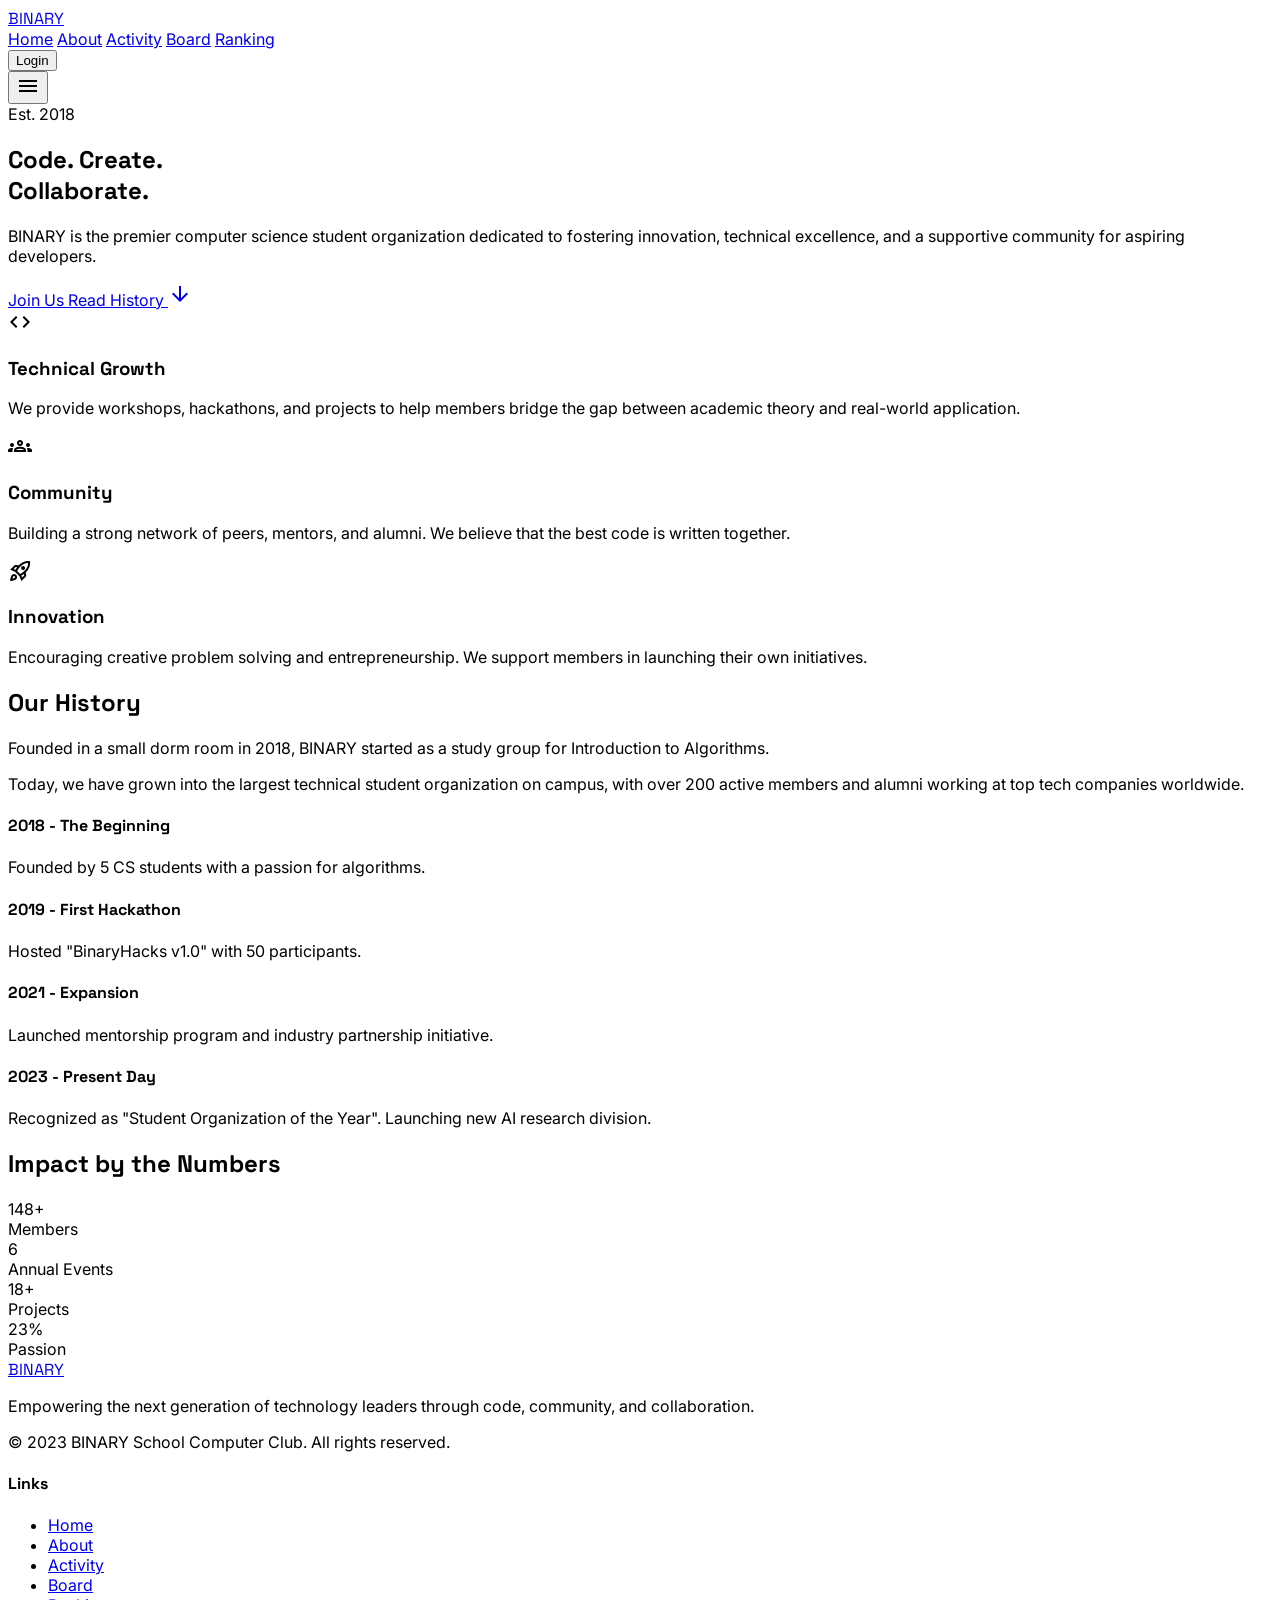
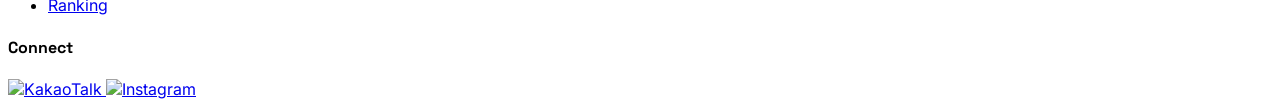
==== about/index.html @ fd329f9b "[Refactor] 코드 리팩토링" ====
<!DOCTYPE html>
<html class="light scroll-smooth" lang="ko">

<head>
  <meta charset="utf-8" />
  <meta content="width=device-width, initial-scale=1.0" name="viewport" />
  <title>BINARY - About Us</title>
  <link rel="stylesheet" href="/css/global.css" />
  <script src="https://cdn.tailwindcss.com?plugins=forms,container-queries"></script>
  <script src="/js/tailwind-config.js"></script>
  <script src="/js/components.js" defer></script>
</head>

<body class="bg-white text-text-main min-h-screen flex flex-col font-body">
  <app-header></app-header>
  <main class="flex-1 w-full max-w-[1280px] mx-auto px-6 py-12 flex flex-col gap-16">
    <section class="flex flex-col md:flex-row gap-12 items-center min-h-[400px]">
      <div class="flex-1 space-y-6">
        <div
          class="inline-flex items-center gap-2 px-3 py-1 rounded-full bg-green-50 text-green-700 text-xs font-bold uppercase tracking-wider border border-green-100">
          Est. 2018
        </div>
        <h1 class="text-5xl md:text-6xl font-bold tracking-tight leading-tight">
          Code. Create.<br />
          <span class="text-transparent bg-clip-text bg-gradient-to-r from-green-600 to-primary">Collaborate.</span>
        </h1>
        <p class="text-lg text-gray-600 max-w-lg leading-relaxed">
          BINARY is the premier computer science student organization dedicated to fostering innovation, technical
          excellence, and a supportive community for aspiring developers.
        </p>
        <div class="pt-4 flex gap-4">
          <a href="https://forms.gle/NoxWZDnFuhDkSnQw7" target="_blank"
            class="bg-black text-white px-8 py-3 rounded-lg font-bold hover:bg-gray-800 active:scale-95 transition-all inline-block text-center">
            Join Us
          </a>

          <a href="#history" class="flex items-center gap-2 px-6 py-3 rounded-lg text-black font-semibold
          hover:bg-gray-100 active:bg-gray-100 active:scale-95 transition-all">
            Read History
            <span class="material-symbols-outlined text-sm">arrow_downward</span>
          </a>

        </div>
      </div>
      <div class="flex-1 w-full h-[400px] rounded-2xl overflow-hidden bg-gray-100 relative">
        <div class="absolute inset-0 bg-cover bg-center"
          style="background-image: url('https://lh3.googleusercontent.com/aida-public/[base64]'); filter: grayscale(100%); opacity: 0.9;">
        </div>
        <div class="absolute inset-0 bg-gradient-to-tr from-green-500/20 to-transparent mix-blend-multiply"></div>
      </div>
    </section>
    <section class="grid grid-cols-1 md:grid-cols-3 gap-8 py-8 border-y border-gray-100">
      <div
        class="p-6 rounded-xl bg-gray-50 hover:bg-white hover:shadow-lg hover:shadow-green-100/50 transition-all duration-300 border border-transparent hover:border-green-100 group">
        <div
          class="w-12 h-12 bg-white rounded-lg flex items-center justify-center mb-4 shadow-sm border border-gray-100 group-hover:border-green-200 group-hover:bg-green-50 transition-colors">
          <span class="material-symbols-outlined text-green-600">code</span>
        </div>
        <h3 class="text-xl font-bold mb-2 font-display">Technical Growth</h3>
        <p class="text-gray-600 text-sm leading-relaxed">We provide workshops, hackathons, and projects to help members
          bridge the gap between academic theory and real-world application.</p>
      </div>
      <div
        class="p-6 rounded-xl bg-gray-50 hover:bg-white hover:shadow-lg hover:shadow-green-100/50 transition-all duration-300 border border-transparent hover:border-green-100 group">
        <div
          class="w-12 h-12 bg-white rounded-lg flex items-center justify-center mb-4 shadow-sm border border-gray-100 group-hover:border-green-200 group-hover:bg-green-50 transition-colors">
          <span class="material-symbols-outlined text-green-600">groups</span>
        </div>
        <h3 class="text-xl font-bold mb-2 font-display">Community</h3>
        <p class="text-gray-600 text-sm leading-relaxed">Building a strong network of peers, mentors, and alumni. We
          believe that the best code is written together.</p>
      </div>
      <div
        class="p-6 rounded-xl bg-gray-50 hover:bg-white hover:shadow-lg hover:shadow-green-100/50 transition-all duration-300 border border-transparent hover:border-green-100 group">
        <div
          class="w-12 h-12 bg-white rounded-lg flex items-center justify-center mb-4 shadow-sm border border-gray-100 group-hover:border-green-200 group-hover:bg-green-50 transition-colors">
          <span class="material-symbols-outlined text-green-600">rocket_launch</span>
        </div>
        <h3 class="text-xl font-bold mb-2 font-display">Innovation</h3>
        <p class="text-gray-600 text-sm leading-relaxed">Encouraging creative problem solving and entrepreneurship. We
          support members in launching their own initiatives.</p>
      </div>
    </section>
    <section id="history" class="scroll-mt-28 flex flex-col md:flex-row gap-16 py-8">
      <div class="w-full md:w-1/3">
        <h2 class="text-3xl font-bold mb-4">Our History</h2>
        <div class="h-1 w-20 bg-primary rounded-full mb-6"></div>
        <p class="text-gray-600 leading-relaxed mb-6">
          Founded in a small dorm room in 2018, BINARY started as a study group for Introduction to Algorithms.
        </p>
        <p class="text-gray-600 leading-relaxed">
          Today, we have grown into the largest technical student organization on campus, with over 200 active members
          and alumni working at top tech companies worldwide.
        </p>
      </div>
      <div class="w-full md:w-2/3 relative pl-8 border-l border-gray-200">
        <div class="space-y-10">
          <div class="relative group">
            <div
              class="absolute -left-[39px] top-1 w-5 h-5 rounded-full border-4 border-white bg-gray-300 group-hover:bg-primary transition-colors shadow-sm">
            </div>
            <h4 class="text-lg font-bold">2018 - The Beginning</h4>
            <p class="text-sm text-gray-500 mt-1">Founded by 5 CS students with a passion for algorithms.</p>
          </div>
          <div class="relative group">
            <div
              class="absolute -left-[39px] top-1 w-5 h-5 rounded-full border-4 border-white bg-gray-300 group-hover:bg-primary transition-colors shadow-sm">
            </div>
            <h4 class="text-lg font-bold">2019 - First Hackathon</h4>
            <p class="text-sm text-gray-500 mt-1">Hosted "BinaryHacks v1.0" with 50 participants.</p>
          </div>
          <div class="relative group">
            <div
              class="absolute -left-[39px] top-1 w-5 h-5 rounded-full border-4 border-white bg-gray-300 group-hover:bg-primary transition-colors shadow-sm">
            </div>
            <h4 class="text-lg font-bold">2021 - Expansion</h4>
            <p class="text-sm text-gray-500 mt-1">Launched mentorship program and industry partnership initiative.</p>
          </div>
          <div class="relative group">
            <div class="absolute -left-[39px] top-1 w-5 h-5 rounded-full border-4 border-white bg-black shadow-sm">
            </div>
            <h4 class="text-lg font-bold">2023 - Present Day</h4>
            <p class="text-sm text-gray-500 mt-1">Recognized as "Student Organization of the Year". Launching new AI
              research division.</p>
          </div>
        </div>
      </div>
    </section>
    <section class="bg-black text-white rounded-3xl p-12 md:p-16 text-center">
      <h2 class="text-3xl font-bold mb-12 font-display">Impact by the Numbers</h2>

      <div class="grid grid-cols-2 md:grid-cols-4 gap-8">

        <div>
          <div class="text-4xl md:text-5xl font-bold text-primary mb-2 count" data-target="250">250+</div>
          <div class="text-gray-400 text-sm uppercase tracking-widest font-medium">Members</div>
        </div>

        <div>
          <div class="text-4xl md:text-5xl font-bold text-primary mb-2 count" data-target="12">12</div>
          <div class="text-gray-400 text-sm uppercase tracking-widest font-medium">Annual Events</div>
        </div>

        <div>
          <div class="text-4xl md:text-5xl font-bold text-primary mb-2 count" data-target="50">50+</div>
          <div class="text-gray-400 text-sm uppercase tracking-widest font-medium">Projects</div>
        </div>

        <div>
          <div class="text-4xl md:text-5xl font-bold text-primary mb-2 count" data-target="100">100%</div>
          <div class="text-gray-400 text-sm uppercase tracking-widest font-medium">Passion</div>
        </div>

      </div>
    </section>
  </main>
  <app-footer></app-footer>
  <script src="/js/about.js"></script>
</body>

</html>
---- css/global.css ----
@import url('https://fonts.googleapis.com/css2?family=Space+Grotesk:wght@300;400;500;600;700&display=swap');
@import url('https://fonts.googleapis.com/css2?family=Inter:wght@300;400;500;600;700;900&display=swap');
@import url('https://fonts.googleapis.com/css2?family=Noto+Sans:wght@400;500;600;700&display=swap');
@import url('https://fonts.googleapis.com/css2?family=Lora:ital,wght@0,400;0,500;0,600;1,400&display=swap');
@import url('https://fonts.googleapis.com/css2?family=Material+Symbols+Outlined:wght,FILL@100..700,0..1&display=swap');

body {
    font-family: "Inter", "Noto Sans", sans-serif;
}

h1, h2, h3, h4, .font-display {
    font-family: "Space Grotesk", sans-serif;
}
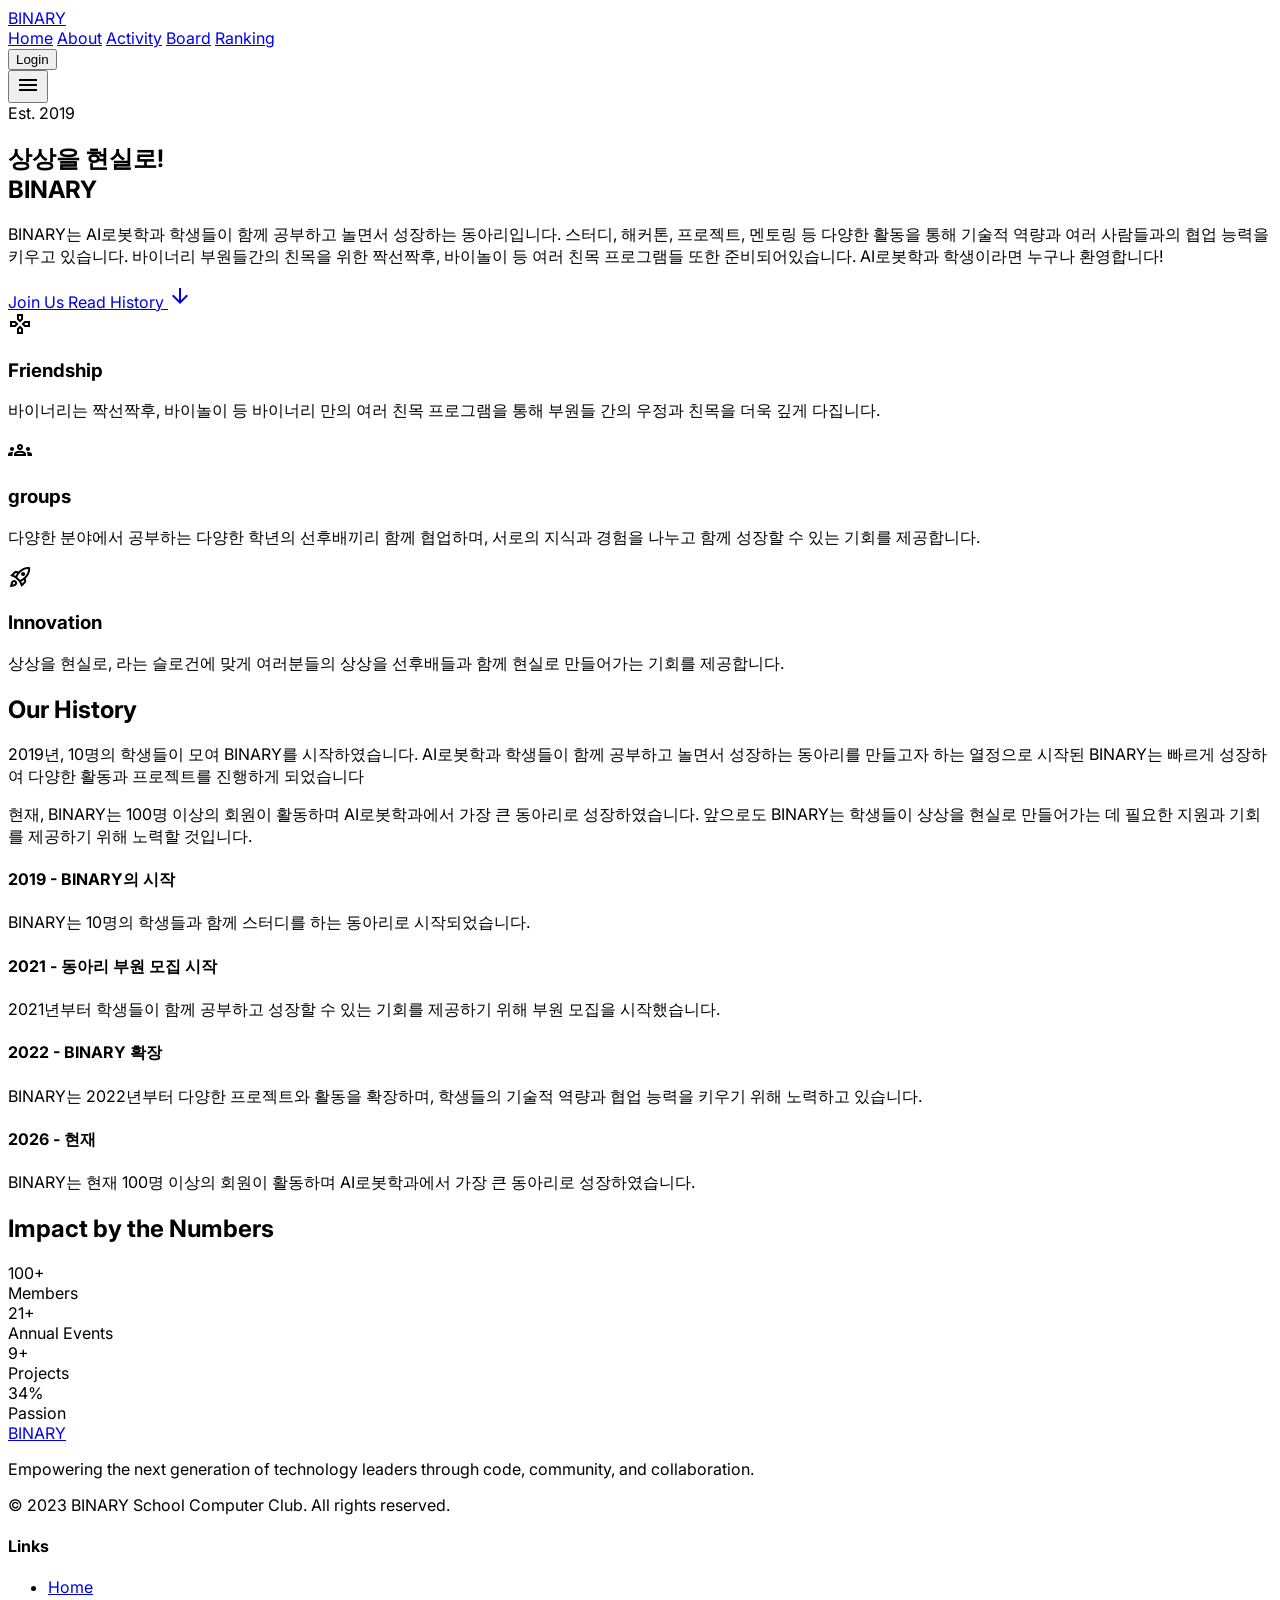
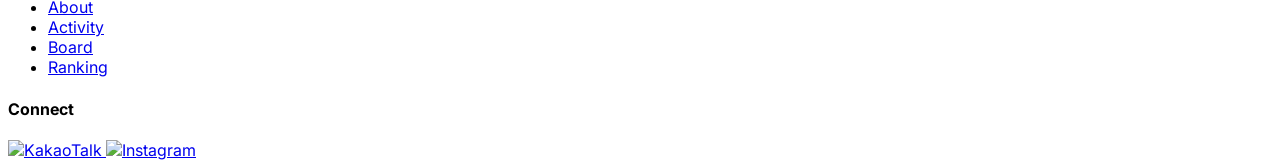
==== commit 55201de3: "수정버튼 활성화, 카테고리 색상 변경" ====
--- a/about/index.html
+++ b/about/index.html
@@ -18,15 +18,14 @@
       <div class="flex-1 space-y-6">
         <div
           class="inline-flex items-center gap-2 px-3 py-1 rounded-full bg-green-50 text-green-700 text-xs font-bold uppercase tracking-wider border border-green-100">
-          Est. 2018
+          Est. 2019
         </div>
         <h1 class="text-5xl md:text-6xl font-bold tracking-tight leading-tight">
-          Code. Create.<br />
-          <span class="text-transparent bg-clip-text bg-gradient-to-r from-green-600 to-primary">Collaborate.</span>
+          상상을 현실로! <br />
+          <span class="text-transparent bg-clip-text bg-gradient-to-r from-green-600 to-primary"> BINARY</span>
         </h1>
         <p class="text-lg text-gray-600 max-w-lg leading-relaxed">
-          BINARY is the premier computer science student organization dedicated to fostering innovation, technical
-          excellence, and a supportive community for aspiring developers.
+         BINARY는 AI로봇학과 학생들이 함께 공부하고 놀면서 성장하는 동아리입니다. 스터디, 해커톤, 프로젝트, 멘토링 등 다양한 활동을 통해 기술적 역량과 여러 사람들과의 협업 능력을 키우고 있습니다. 바이너리 부원들간의 친목을 위한 짝선짝후, 바이놀이 등 여러 친목 프로그램들 또한 준비되어있습니다. AI로봇학과 학생이라면 누구나 환영합니다!
         </p>
         <div class="pt-4 flex gap-4">
           <a href="https://forms.gle/NoxWZDnFuhDkSnQw7" target="_blank"
@@ -54,11 +53,10 @@
         class="p-6 rounded-xl bg-gray-50 hover:bg-white hover:shadow-lg hover:shadow-green-100/50 transition-all duration-300 border border-transparent hover:border-green-100 group">
         <div
           class="w-12 h-12 bg-white rounded-lg flex items-center justify-center mb-4 shadow-sm border border-gray-100 group-hover:border-green-200 group-hover:bg-green-50 transition-colors">
-          <span class="material-symbols-outlined text-green-600">code</span>
+          <span class="material-symbols-outlined text-green-600">games</span>
         </div>
-        <h3 class="text-xl font-bold mb-2 font-display">Technical Growth</h3>
-        <p class="text-gray-600 text-sm leading-relaxed">We provide workshops, hackathons, and projects to help members
-          bridge the gap between academic theory and real-world application.</p>
+        <h3 class="text-xl font-bold mb-2 font-display">Friendship</h3>
+        <p class="text-gray-600 text-sm leading-relaxed">바이너리는 짝선짝후, 바이놀이 등 바이너리 만의 여러 친목 프로그램을 통해 부원들 간의 우정과 친목을 더욱 깊게 다집니다.</p>
       </div>
       <div
         class="p-6 rounded-xl bg-gray-50 hover:bg-white hover:shadow-lg hover:shadow-green-100/50 transition-all duration-300 border border-transparent hover:border-green-100 group">
@@ -66,9 +64,8 @@
           class="w-12 h-12 bg-white rounded-lg flex items-center justify-center mb-4 shadow-sm border border-gray-100 group-hover:border-green-200 group-hover:bg-green-50 transition-colors">
           <span class="material-symbols-outlined text-green-600">groups</span>
         </div>
-        <h3 class="text-xl font-bold mb-2 font-display">Community</h3>
-        <p class="text-gray-600 text-sm leading-relaxed">Building a strong network of peers, mentors, and alumni. We
-          believe that the best code is written together.</p>
+        <h3 class="text-xl font-bold mb-2 font-display">groups</h3>
+        <p class="text-gray-600 text-sm leading-relaxed">다양한 분야에서 공부하는 다양한 학년의 선후배끼리 함께 협업하며, 서로의 지식과 경험을 나누고 함께 성장할 수 있는 기회를 제공합니다.</p>
       </div>
       <div
         class="p-6 rounded-xl bg-gray-50 hover:bg-white hover:shadow-lg hover:shadow-green-100/50 transition-all duration-300 border border-transparent hover:border-green-100 group">
@@ -77,8 +74,7 @@
           <span class="material-symbols-outlined text-green-600">rocket_launch</span>
         </div>
         <h3 class="text-xl font-bold mb-2 font-display">Innovation</h3>
-        <p class="text-gray-600 text-sm leading-relaxed">Encouraging creative problem solving and entrepreneurship. We
-          support members in launching their own initiatives.</p>
+        <p class="text-gray-600 text-sm leading-relaxed">상상을 현실로, 라는 슬로건에 맞게 여러분들의 상상을 선후배들과 함께 현실로 만들어가는 기회를 제공합니다.</p>
       </div>
     </section>
     <section id="history" class="scroll-mt-28 flex flex-col md:flex-row gap-16 py-8">
@@ -86,11 +82,10 @@
         <h2 class="text-3xl font-bold mb-4">Our History</h2>
         <div class="h-1 w-20 bg-primary rounded-full mb-6"></div>
         <p class="text-gray-600 leading-relaxed mb-6">
-          Founded in a small dorm room in 2018, BINARY started as a study group for Introduction to Algorithms.
+         2019년, 10명의 학생들이 모여 BINARY를 시작하였습니다. AI로봇학과 학생들이 함께 공부하고 놀면서 성장하는 동아리를 만들고자 하는 열정으로 시작된 BINARY는 빠르게 성장하여 다양한 활동과 프로젝트를 진행하게 되었습니다
         </p>
         <p class="text-gray-600 leading-relaxed">
-          Today, we have grown into the largest technical student organization on campus, with over 200 active members
-          and alumni working at top tech companies worldwide.
+           현재, BINARY는 100명 이상의 회원이 활동하며 AI로봇학과에서 가장 큰 동아리로 성장하였습니다. 앞으로도 BINARY는 학생들이 상상을 현실로 만들어가는 데 필요한 지원과 기회를 제공하기 위해 노력할 것입니다.
         </p>
       </div>
       <div class="w-full md:w-2/3 relative pl-8 border-l border-gray-200">
@@ -99,29 +94,28 @@
             <div
               class="absolute -left-[39px] top-1 w-5 h-5 rounded-full border-4 border-white bg-gray-300 group-hover:bg-primary transition-colors shadow-sm">
             </div>
-            <h4 class="text-lg font-bold">2018 - The Beginning</h4>
-            <p class="text-sm text-gray-500 mt-1">Founded by 5 CS students with a passion for algorithms.</p>
+            <h4 class="text-lg font-bold">2019 - BINARY의 시작</h4>
+            <p class="text-sm text-gray-500 mt-1">BINARY는 10명의 학생들과 함께 스터디를 하는 동아리로 시작되었습니다.</p>
           </div>
           <div class="relative group">
             <div
               class="absolute -left-[39px] top-1 w-5 h-5 rounded-full border-4 border-white bg-gray-300 group-hover:bg-primary transition-colors shadow-sm">
             </div>
-            <h4 class="text-lg font-bold">2019 - First Hackathon</h4>
-            <p class="text-sm text-gray-500 mt-1">Hosted "BinaryHacks v1.0" with 50 participants.</p>
+            <h4 class="text-lg font-bold">2021 - 동아리 부원 모집 시작</h4>
+            <p class="text-sm text-gray-500 mt-1">2021년부터 학생들이 함께 공부하고 성장할 수 있는 기회를 제공하기 위해 부원 모집을 시작했습니다.</p>
           </div>
           <div class="relative group">
             <div
               class="absolute -left-[39px] top-1 w-5 h-5 rounded-full border-4 border-white bg-gray-300 group-hover:bg-primary transition-colors shadow-sm">
             </div>
-            <h4 class="text-lg font-bold">2021 - Expansion</h4>
-            <p class="text-sm text-gray-500 mt-1">Launched mentorship program and industry partnership initiative.</p>
+            <h4 class="text-lg font-bold">2022 - BINARY 확장</h4>
+            <p class="text-sm text-gray-500 mt-1">BINARY는 2022년부터 다양한 프로젝트와 활동을 확장하며, 학생들의 기술적 역량과 협업 능력을 키우기 위해 노력하고 있습니다.</p>
           </div>
           <div class="relative group">
             <div class="absolute -left-[39px] top-1 w-5 h-5 rounded-full border-4 border-white bg-black shadow-sm">
             </div>
-            <h4 class="text-lg font-bold">2023 - Present Day</h4>
-            <p class="text-sm text-gray-500 mt-1">Recognized as "Student Organization of the Year". Launching new AI
-              research division.</p>
+            <h4 class="text-lg font-bold">2026 - 현재</h4>
+            <p class="text-sm text-gray-500 mt-1">BINARY는 현재 100명 이상의 회원이 활동하며 AI로봇학과에서 가장 큰 동아리로 성장하였습니다.</p>
           </div>
         </div>
       </div>
@@ -132,17 +126,17 @@
       <div class="grid grid-cols-2 md:grid-cols-4 gap-8">
 
         <div>
-          <div class="text-4xl md:text-5xl font-bold text-primary mb-2 count" data-target="250">250+</div>
+          <div class="text-4xl md:text-5xl font-bold text-primary mb-2 count" data-target="150">150+</div>
           <div class="text-gray-400 text-sm uppercase tracking-widest font-medium">Members</div>
         </div>
 
         <div>
-          <div class="text-4xl md:text-5xl font-bold text-primary mb-2 count" data-target="12">12</div>
+          <div class="text-4xl md:text-5xl font-bold text-primary mb-2 count" data-target="40">40+</div>
           <div class="text-gray-400 text-sm uppercase tracking-widest font-medium">Annual Events</div>
         </div>
 
         <div>
-          <div class="text-4xl md:text-5xl font-bold text-primary mb-2 count" data-target="50">50+</div>
+          <div class="text-4xl md:text-5xl font-bold text-primary mb-2 count" data-target="20">20+</div>
           <div class="text-gray-400 text-sm uppercase tracking-widest font-medium">Projects</div>
         </div>
 
--- a/css/global.css
+++ b/css/global.css
@@ -1,13 +1,22 @@
+@import url('https://cdn.jsdelivr.net/gh/orioncactus/pretendard@v1.3.9/dist/web/static/pretendard.min.css');
+@import url('https://fonts.googleapis.com/css2?family=JetBrains+Mono:wght@400;500;700&display=swap');
 @import url('https://fonts.googleapis.com/css2?family=Space+Grotesk:wght@300;400;500;600;700&display=swap');
 @import url('https://fonts.googleapis.com/css2?family=Inter:wght@300;400;500;600;700;900&display=swap');
-@import url('https://fonts.googleapis.com/css2?family=Noto+Sans:wght@400;500;600;700&display=swap');
 @import url('https://fonts.googleapis.com/css2?family=Lora:ital,wght@0,400;0,500;0,600;1,400&display=swap');
 @import url('https://fonts.googleapis.com/css2?family=Material+Symbols+Outlined:wght,FILL@100..700,0..1&display=swap');
 
 body {
-    font-family: "Inter", "Noto Sans", sans-serif;
+    font-family: "Inter", "Pretendard", sans-serif;
 }
 
-h1, h2, h3, h4, .font-display {
-    font-family: "Space Grotesk", sans-serif;
+.font-mono {
+    font-family: "JetBrains Mono", ui-monospace, SFMono-Regular, Menlo, Monaco, Consolas, monospace;
 }
+
+h1,
+h2,
+h3,
+h4,
+.font-display {
+    font-family: "Inter", "Space Grotesk", "Pretendard", sans-serif;
+}
